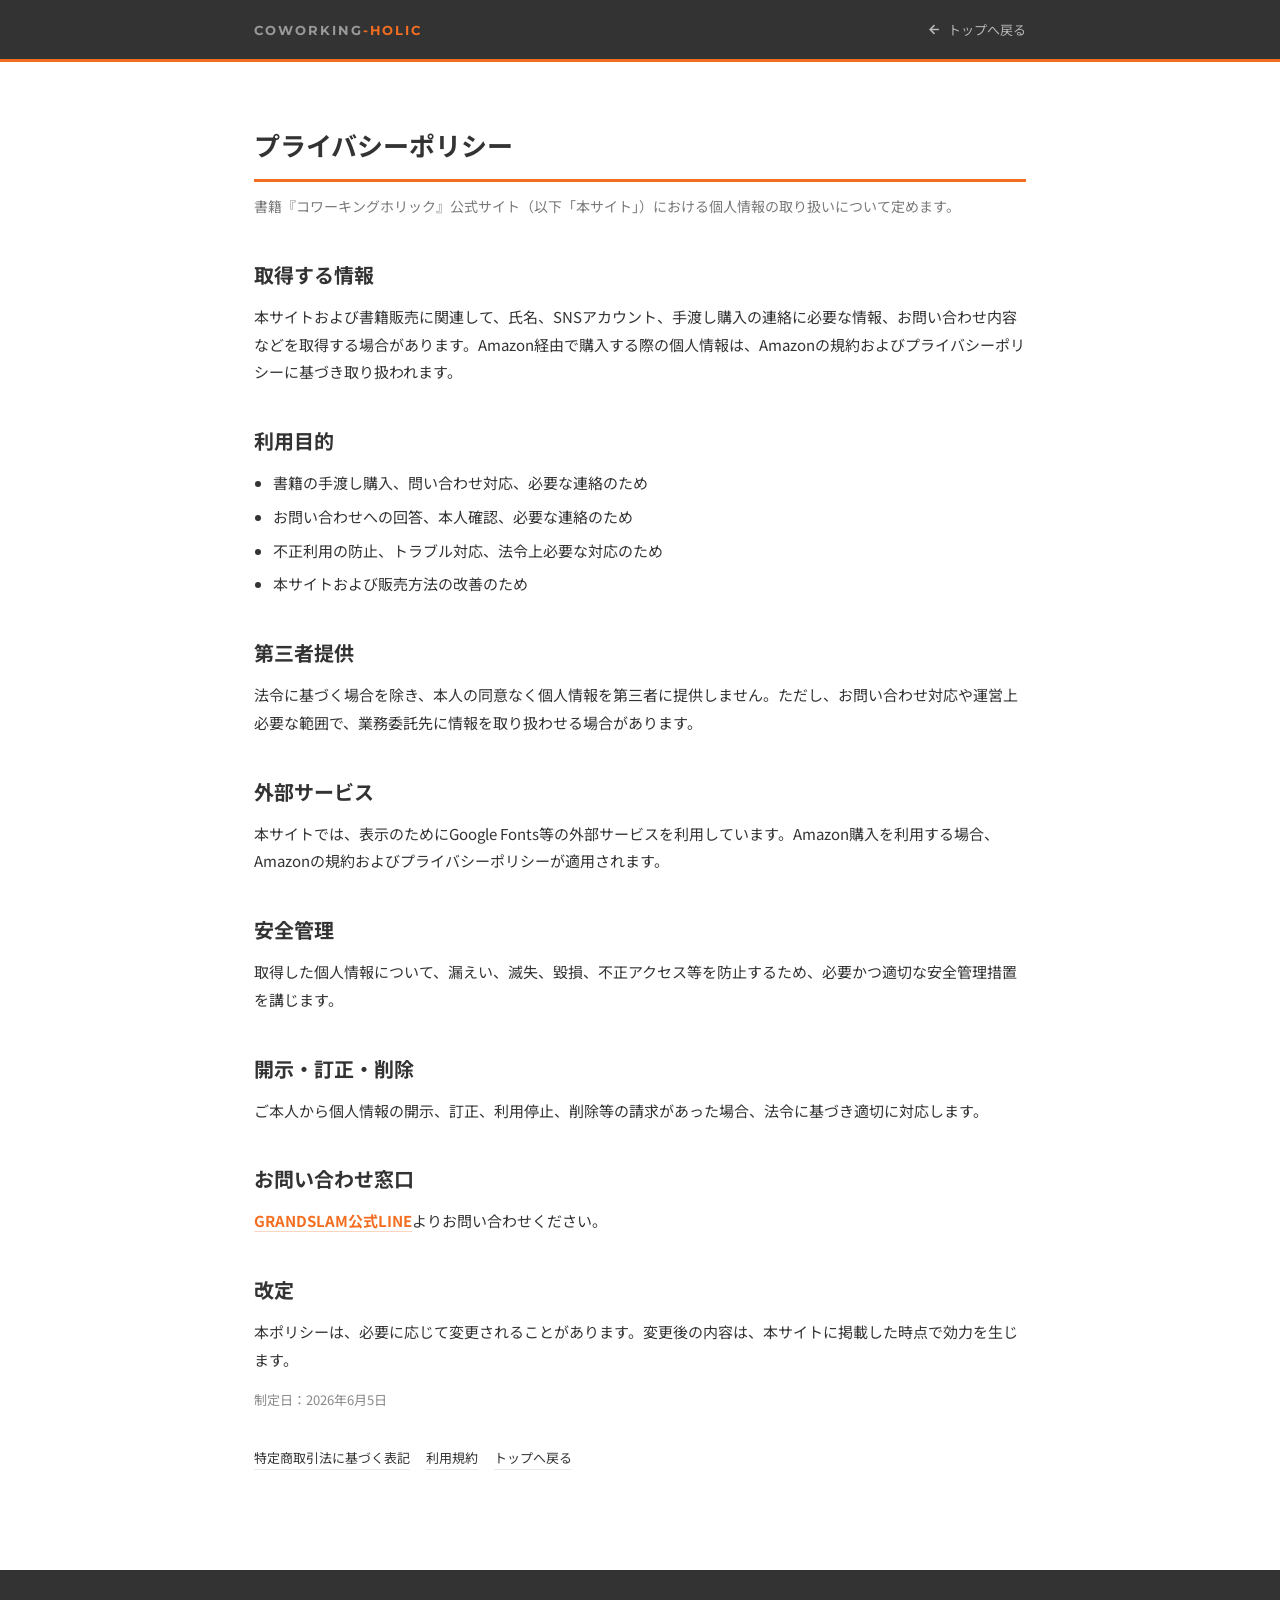
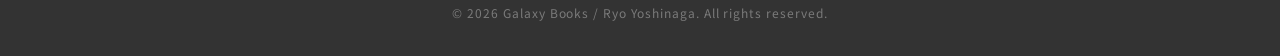
==== privacy.html @ cd8a555a "Update purchase links and legal pages" ====
<!DOCTYPE html>
<html lang="ja">
<head>
  <meta charset="UTF-8" />
  <meta name="viewport" content="width=device-width, initial-scale=1.0" />
  <title>プライバシーポリシー | コワーキングホリック</title>
  <meta name="description" content="書籍『コワーキングホリック』公式サイトのプライバシーポリシーです。" />
  <link rel="canonical" href="https://coworking-holic.pages.dev/privacy.html" />
  <link rel="icon" href="fabi.jpeg" type="image/jpeg" />
  <link rel="preconnect" href="https://fonts.googleapis.com" />
  <link rel="preconnect" href="https://fonts.gstatic.com" crossorigin />
  <link href="https://fonts.googleapis.com/css2?family=Noto+Sans+JP:wght@400;500;700&amp;family=Montserrat:wght@700&amp;display=swap" rel="stylesheet" />
  <link rel="stylesheet" href="legal.css" />
</head>
<body>

<header>
  <div class="container">
    <div class="header-inner">
      <a href="index.html" class="header-logo">COWORKING<span>-HOLIC</span></a>
      <a href="index.html" class="back-link">
        <svg width="15" height="15" fill="none" viewBox="0 0 24 24" stroke="currentColor" stroke-width="2.5"><path d="M19 12H5M12 19l-7-7 7-7"/></svg>
        トップへ戻る
      </a>
    </div>
  </div>
</header>

<main>
  <div class="container">
    <h1>プライバシーポリシー</h1>
    <p class="lead">書籍『コワーキングホリック』公式サイト（以下「本サイト」）における個人情報の取り扱いについて定めます。</p>

    <h2>取得する情報</h2>
    <p>本サイトおよび書籍販売に関連して、氏名、SNSアカウント、手渡し購入の連絡に必要な情報、お問い合わせ内容などを取得する場合があります。Amazon経由で購入する際の個人情報は、Amazonの規約およびプライバシーポリシーに基づき取り扱われます。</p>

    <h2>利用目的</h2>
    <ul class="legal-list">
      <li>書籍の手渡し購入、問い合わせ対応、必要な連絡のため</li>
      <li>お問い合わせへの回答、本人確認、必要な連絡のため</li>
      <li>不正利用の防止、トラブル対応、法令上必要な対応のため</li>
      <li>本サイトおよび販売方法の改善のため</li>
    </ul>

    <h2>第三者提供</h2>
    <p>法令に基づく場合を除き、本人の同意なく個人情報を第三者に提供しません。ただし、お問い合わせ対応や運営上必要な範囲で、業務委託先に情報を取り扱わせる場合があります。</p>

    <h2>外部サービス</h2>
    <p>本サイトでは、表示のためにGoogle Fonts等の外部サービスを利用しています。Amazon購入を利用する場合、Amazonの規約およびプライバシーポリシーが適用されます。</p>

    <h2>安全管理</h2>
    <p>取得した個人情報について、漏えい、滅失、毀損、不正アクセス等を防止するため、必要かつ適切な安全管理措置を講じます。</p>

    <h2>開示・訂正・削除</h2>
    <p>ご本人から個人情報の開示、訂正、利用停止、削除等の請求があった場合、法令に基づき適切に対応します。</p>

    <h2>お問い合わせ窓口</h2>
    <p><a class="inline-link" href="https://line.me/R/ti/p/%40213eyjqd" target="_blank" rel="noopener">GRANDSLAM公式LINE</a>よりお問い合わせください。</p>

    <h2>改定</h2>
    <p>本ポリシーは、必要に応じて変更されることがあります。変更後の内容は、本サイトに掲載した時点で効力を生じます。</p>

    <p class="muted">制定日：2026年6月5日</p>

    <div class="legal-nav">
      <a href="tokushoho.html">特定商取引法に基づく表記</a>
      <a href="terms.html">利用規約</a>
      <a href="index.html">トップへ戻る</a>
    </div>
  </div>
</main>

<footer>
  <p>© 2026 Galaxy Books / Ryo Yoshinaga. All rights reserved.</p>
</footer>

</body>
</html>
---- legal.css ----
*, *::before, *::after { box-sizing: border-box; margin: 0; padding: 0; }
:root { --orange: #F36E21; --graphite: #333333; --mist: #F8F8F8; --line: rgba(0,0,0,0.08); }
body { font-family: 'Noto Sans JP', sans-serif; color: var(--graphite); background: #fff; }
.container { max-width: 820px; margin: 0 auto; padding: 0 24px; }

header {
  background: var(--graphite);
  padding: 20px 0;
  border-bottom: 3px solid var(--orange);
}
.header-inner { display: flex; align-items: center; justify-content: space-between; gap: 16px; }
.header-logo {
  font-family: 'Montserrat', sans-serif;
  font-size: 13px;
  font-weight: 700;
  color: rgba(255,255,255,0.5);
  letter-spacing: 0.15em;
  text-decoration: none;
}
.header-logo span { color: var(--orange); }
.back-link {
  display: inline-flex;
  align-items: center;
  gap: 6px;
  color: rgba(255,255,255,0.65);
  font-size: 13px;
  text-decoration: none;
  transition: color 0.2s;
}
.back-link:hover { color: var(--orange); }

main { padding: 64px 0 100px; }
h1 {
  font-size: 26px;
  font-weight: 700;
  margin-bottom: 8px;
  padding-bottom: 16px;
  border-bottom: 3px solid var(--orange);
}
h2 { font-size: 20px; margin: 40px 0 14px; }
p { font-size: 15px; line-height: 1.85; margin-bottom: 14px; }
.lead {
  font-size: 14px;
  color: rgba(51,51,51,0.66);
  margin-top: 12px;
  margin-bottom: 40px;
}

table { width: 100%; border-collapse: collapse; margin: 28px 0 40px; }
th, td {
  padding: 18px 20px;
  border-bottom: 1px solid var(--line);
  font-size: 15px;
  line-height: 1.75;
  vertical-align: top;
  text-align: left;
}
th { width: 210px; background: var(--mist); font-weight: 700; white-space: nowrap; }
td { background: #fff; }
tr:last-child th, tr:last-child td { border-bottom: none; }

.note {
  background: #FFF8F3;
  border: 1px solid rgba(243,110,33,0.22);
  border-radius: 10px;
  padding: 18px 22px;
  font-size: 14px;
  line-height: 1.85;
  color: rgba(51,51,51,0.78);
  margin-bottom: 24px;
}
.muted { color: rgba(51,51,51,0.58); font-size: 13px; }
.inline-link { color: var(--orange); font-weight: 700; text-decoration: none; border-bottom: 1px solid rgba(243,110,33,0.28); }
.inline-link:hover { border-color: var(--orange); }
.legal-list { margin: 0 0 20px 1.2em; }
.legal-list li { font-size: 15px; line-height: 1.85; margin-bottom: 6px; }
.legal-nav { display: flex; gap: 16px; flex-wrap: wrap; margin-top: 36px; }
.legal-nav a { color: var(--graphite); font-size: 13px; text-decoration: none; border-bottom: 1px solid var(--line); padding-bottom: 2px; }
.legal-nav a:hover { color: var(--orange); }

footer { background: var(--graphite); padding: 32px 0; text-align: center; }
footer p {
  font-size: 12px;
  color: rgba(255,255,255,0.35);
  letter-spacing: 0.08em;
  margin: 0;
}

@media(max-width:600px) {
  .header-inner { align-items: flex-start; flex-direction: column; }
  th { width: 118px; }
  th, td { padding: 14px 12px; font-size: 14px; }
  main { padding-top: 48px; }
}
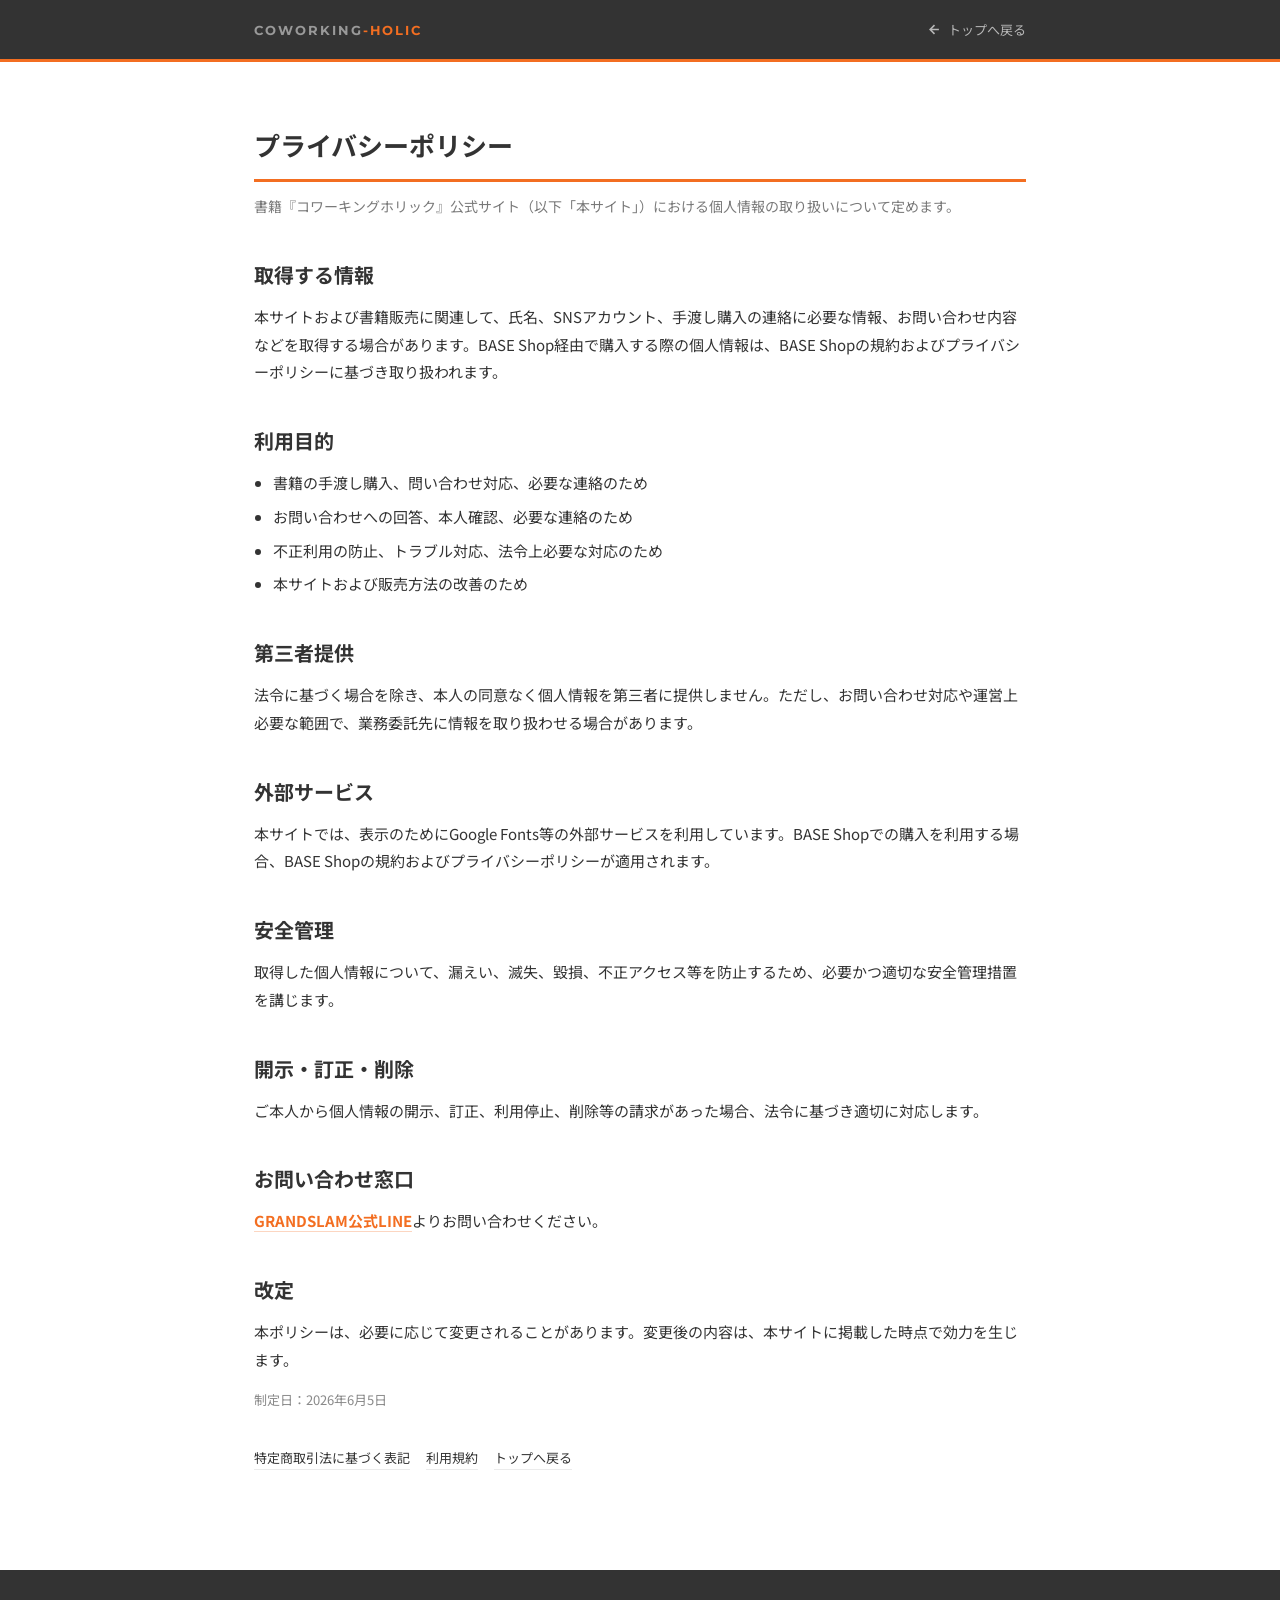
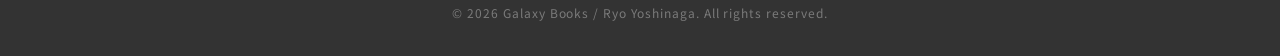
==== commit e2a72612: "tuika" ====
--- a/privacy.html
+++ b/privacy.html
@@ -1,78 +1,123 @@
-<!DOCTYPE html>
+<!doctype html>
 <html lang="ja">
-<head>
-  <meta charset="UTF-8" />
-  <meta name="viewport" content="width=device-width, initial-scale=1.0" />
-  <title>プライバシーポリシー | コワーキングホリック</title>
-  <meta name="description" content="書籍『コワーキングホリック』公式サイトのプライバシーポリシーです。" />
-  <link rel="canonical" href="https://coworking-holic.pages.dev/privacy.html" />
-  <link rel="icon" href="fabi.jpeg" type="image/jpeg" />
-  <link rel="preconnect" href="https://fonts.googleapis.com" />
-  <link rel="preconnect" href="https://fonts.gstatic.com" crossorigin />
-  <link href="https://fonts.googleapis.com/css2?family=Noto+Sans+JP:wght@400;500;700&amp;family=Montserrat:wght@700&amp;display=swap" rel="stylesheet" />
-  <link rel="stylesheet" href="legal.css" />
-</head>
-<body>
+  <head>
+    <meta charset="UTF-8" />
+    <meta name="viewport" content="width=device-width, initial-scale=1.0" />
+    <title>プライバシーポリシー | コワーキングホリック</title>
+    <meta
+      name="description"
+      content="書籍『コワーキングホリック』公式サイトのプライバシーポリシーです。"
+    />
+    <link
+      rel="canonical"
+      href="https://coworking-holic.pages.dev/privacy.html"
+    />
+    <link rel="icon" href="fabi.jpeg" type="image/jpeg" />
+    <link rel="preconnect" href="https://fonts.googleapis.com" />
+    <link rel="preconnect" href="https://fonts.gstatic.com" crossorigin />
+    <link
+      href="https://fonts.googleapis.com/css2?family=Noto+Sans+JP:wght@400;500;700&amp;family=Montserrat:wght@700&amp;display=swap"
+      rel="stylesheet"
+    />
+    <link rel="stylesheet" href="legal.css" />
+  </head>
+  <body>
+    <header>
+      <div class="container">
+        <div class="header-inner">
+          <a href="index.html" class="header-logo"
+            >COWORKING<span>-HOLIC</span></a
+          >
+          <a href="index.html" class="back-link">
+            <svg
+              width="15"
+              height="15"
+              fill="none"
+              viewBox="0 0 24 24"
+              stroke="currentColor"
+              stroke-width="2.5"
+            >
+              <path d="M19 12H5M12 19l-7-7 7-7" />
+            </svg>
+            トップへ戻る
+          </a>
+        </div>
+      </div>
+    </header>
 
-<header>
-  <div class="container">
-    <div class="header-inner">
-      <a href="index.html" class="header-logo">COWORKING<span>-HOLIC</span></a>
-      <a href="index.html" class="back-link">
-        <svg width="15" height="15" fill="none" viewBox="0 0 24 24" stroke="currentColor" stroke-width="2.5"><path d="M19 12H5M12 19l-7-7 7-7"/></svg>
-        トップへ戻る
-      </a>
-    </div>
-  </div>
-</header>
+    <main>
+      <div class="container">
+        <h1>プライバシーポリシー</h1>
+        <p class="lead">
+          書籍『コワーキングホリック』公式サイト（以下「本サイト」）における個人情報の取り扱いについて定めます。
+        </p>
 
-<main>
-  <div class="container">
-    <h1>プライバシーポリシー</h1>
-    <p class="lead">書籍『コワーキングホリック』公式サイト（以下「本サイト」）における個人情報の取り扱いについて定めます。</p>
+        <h2>取得する情報</h2>
+        <p>
+          本サイトおよび書籍販売に関連して、氏名、SNSアカウント、手渡し購入の連絡に必要な情報、お問い合わせ内容などを取得する場合があります。BASE
+          Shop経由で購入する際の個人情報は、BASE
+          Shopの規約およびプライバシーポリシーに基づき取り扱われます。
+        </p>
 
-    <h2>取得する情報</h2>
-    <p>本サイトおよび書籍販売に関連して、氏名、SNSアカウント、手渡し購入の連絡に必要な情報、お問い合わせ内容などを取得する場合があります。Amazon経由で購入する際の個人情報は、Amazonの規約およびプライバシーポリシーに基づき取り扱われます。</p>
+        <h2>利用目的</h2>
+        <ul class="legal-list">
+          <li>書籍の手渡し購入、問い合わせ対応、必要な連絡のため</li>
+          <li>お問い合わせへの回答、本人確認、必要な連絡のため</li>
+          <li>不正利用の防止、トラブル対応、法令上必要な対応のため</li>
+          <li>本サイトおよび販売方法の改善のため</li>
+        </ul>
 
-    <h2>利用目的</h2>
-    <ul class="legal-list">
-      <li>書籍の手渡し購入、問い合わせ対応、必要な連絡のため</li>
-      <li>お問い合わせへの回答、本人確認、必要な連絡のため</li>
-      <li>不正利用の防止、トラブル対応、法令上必要な対応のため</li>
-      <li>本サイトおよび販売方法の改善のため</li>
-    </ul>
+        <h2>第三者提供</h2>
+        <p>
+          法令に基づく場合を除き、本人の同意なく個人情報を第三者に提供しません。ただし、お問い合わせ対応や運営上必要な範囲で、業務委託先に情報を取り扱わせる場合があります。
+        </p>
 
-    <h2>第三者提供</h2>
-    <p>法令に基づく場合を除き、本人の同意なく個人情報を第三者に提供しません。ただし、お問い合わせ対応や運営上必要な範囲で、業務委託先に情報を取り扱わせる場合があります。</p>
+        <h2>外部サービス</h2>
+        <p>
+          本サイトでは、表示のためにGoogle
+          Fonts等の外部サービスを利用しています。BASE
+          Shopでの購入を利用する場合、BASE
+          Shopの規約およびプライバシーポリシーが適用されます。
+        </p>
 
-    <h2>外部サービス</h2>
-    <p>本サイトでは、表示のためにGoogle Fonts等の外部サービスを利用しています。Amazon購入を利用する場合、Amazonの規約およびプライバシーポリシーが適用されます。</p>
+        <h2>安全管理</h2>
+        <p>
+          取得した個人情報について、漏えい、滅失、毀損、不正アクセス等を防止するため、必要かつ適切な安全管理措置を講じます。
+        </p>
 
-    <h2>安全管理</h2>
-    <p>取得した個人情報について、漏えい、滅失、毀損、不正アクセス等を防止するため、必要かつ適切な安全管理措置を講じます。</p>
+        <h2>開示・訂正・削除</h2>
+        <p>
+          ご本人から個人情報の開示、訂正、利用停止、削除等の請求があった場合、法令に基づき適切に対応します。
+        </p>
 
-    <h2>開示・訂正・削除</h2>
-    <p>ご本人から個人情報の開示、訂正、利用停止、削除等の請求があった場合、法令に基づき適切に対応します。</p>
+        <h2>お問い合わせ窓口</h2>
+        <p>
+          <a
+            class="inline-link"
+            href="https://line.me/R/ti/p/%40213eyjqd"
+            target="_blank"
+            rel="noopener"
+            >GRANDSLAM公式LINE</a
+          >よりお問い合わせください。
+        </p>
 
-    <h2>お問い合わせ窓口</h2>
-    <p><a class="inline-link" href="https://line.me/R/ti/p/%40213eyjqd" target="_blank" rel="noopener">GRANDSLAM公式LINE</a>よりお問い合わせください。</p>
+        <h2>改定</h2>
+        <p>
+          本ポリシーは、必要に応じて変更されることがあります。変更後の内容は、本サイトに掲載した時点で効力を生じます。
+        </p>
 
-    <h2>改定</h2>
-    <p>本ポリシーは、必要に応じて変更されることがあります。変更後の内容は、本サイトに掲載した時点で効力を生じます。</p>
+        <p class="muted">制定日：2026年6月5日</p>
 
-    <p class="muted">制定日：2026年6月5日</p>
+        <div class="legal-nav">
+          <a href="tokushoho.html">特定商取引法に基づく表記</a>
+          <a href="terms.html">利用規約</a>
+          <a href="index.html">トップへ戻る</a>
+        </div>
+      </div>
+    </main>
 
-    <div class="legal-nav">
-      <a href="tokushoho.html">特定商取引法に基づく表記</a>
-      <a href="terms.html">利用規約</a>
-      <a href="index.html">トップへ戻る</a>
-    </div>
-  </div>
-</main>
-
-<footer>
-  <p>© 2026 Galaxy Books / Ryo Yoshinaga. All rights reserved.</p>
-</footer>
-
-</body>
+    <footer>
+      <p>© 2026 Galaxy Books / Ryo Yoshinaga. All rights reserved.</p>
+    </footer>
+  </body>
 </html>
--- a/legal.css
+++ b/legal.css
@@ -1,7 +1,7 @@
 *, *::before, *::after { box-sizing: border-box; margin: 0; padding: 0; }
 :root { --orange: #F36E21; --graphite: #333333; --mist: #F8F8F8; --line: rgba(0,0,0,0.08); }
 body { font-family: 'Noto Sans JP', sans-serif; color: var(--graphite); background: #fff; }
-.container { max-width: 820px; margin: 0 auto; padding: 0 24px; }
+.container { width: 100%; max-width: 820px; margin: 0 auto; padding: 0 24px; }
 
 header {
   background: var(--graphite);
@@ -39,6 +39,11 @@
 }
 h2 { font-size: 20px; margin: 40px 0 14px; }
 p { font-size: 15px; line-height: 1.85; margin-bottom: 14px; }
+h1, h2, p, .note, .legal-list li, .legal-nav a, .header-logo, .back-link {
+  max-width: 100%;
+  overflow-wrap: anywhere;
+  word-break: break-word;
+}
 .lead {
   font-size: 14px;
   color: rgba(51,51,51,0.66);
@@ -46,7 +51,7 @@
   margin-bottom: 40px;
 }
 
-table { width: 100%; border-collapse: collapse; margin: 28px 0 40px; }
+table { width: 100%; border-collapse: collapse; table-layout: fixed; margin: 28px 0 40px; }
 th, td {
   padding: 18px 20px;
   border-bottom: 1px solid var(--line);
@@ -54,6 +59,8 @@
   line-height: 1.75;
   vertical-align: top;
   text-align: left;
+  overflow-wrap: anywhere;
+  word-break: normal;
 }
 th { width: 210px; background: var(--mist); font-weight: 700; white-space: nowrap; }
 td { background: #fff; }
@@ -64,6 +71,8 @@
   border: 1px solid rgba(243,110,33,0.22);
   border-radius: 10px;
   padding: 18px 22px;
+  width: 100%;
+  max-width: 100%;
   font-size: 14px;
   line-height: 1.85;
   color: rgba(51,51,51,0.78);
@@ -87,8 +96,24 @@
 }
 
 @media(max-width:600px) {
+  .container { padding: 0 18px; }
   .header-inner { align-items: flex-start; flex-direction: column; }
-  th { width: 118px; }
+  h1 { font-size: 24px; line-height: 1.35; }
+  h1, h2, p, .note, th, td, .legal-list li, .legal-nav a {
+    line-break: strict;
+    word-break: normal;
+  }
+  .note { padding: 16px 18px; }
+  table, tbody, tr, th, td { display: block; width: 100%; }
+  table { table-layout: auto; }
+  tr { border-bottom: 1px solid var(--line); }
+  th {
+    border-bottom: none;
+    padding-bottom: 6px;
+    white-space: normal;
+  }
+  td { padding-top: 0; border-bottom: none; }
+  tr:last-child { border-bottom: none; }
   th, td { padding: 14px 12px; font-size: 14px; }
   main { padding-top: 48px; }
 }
